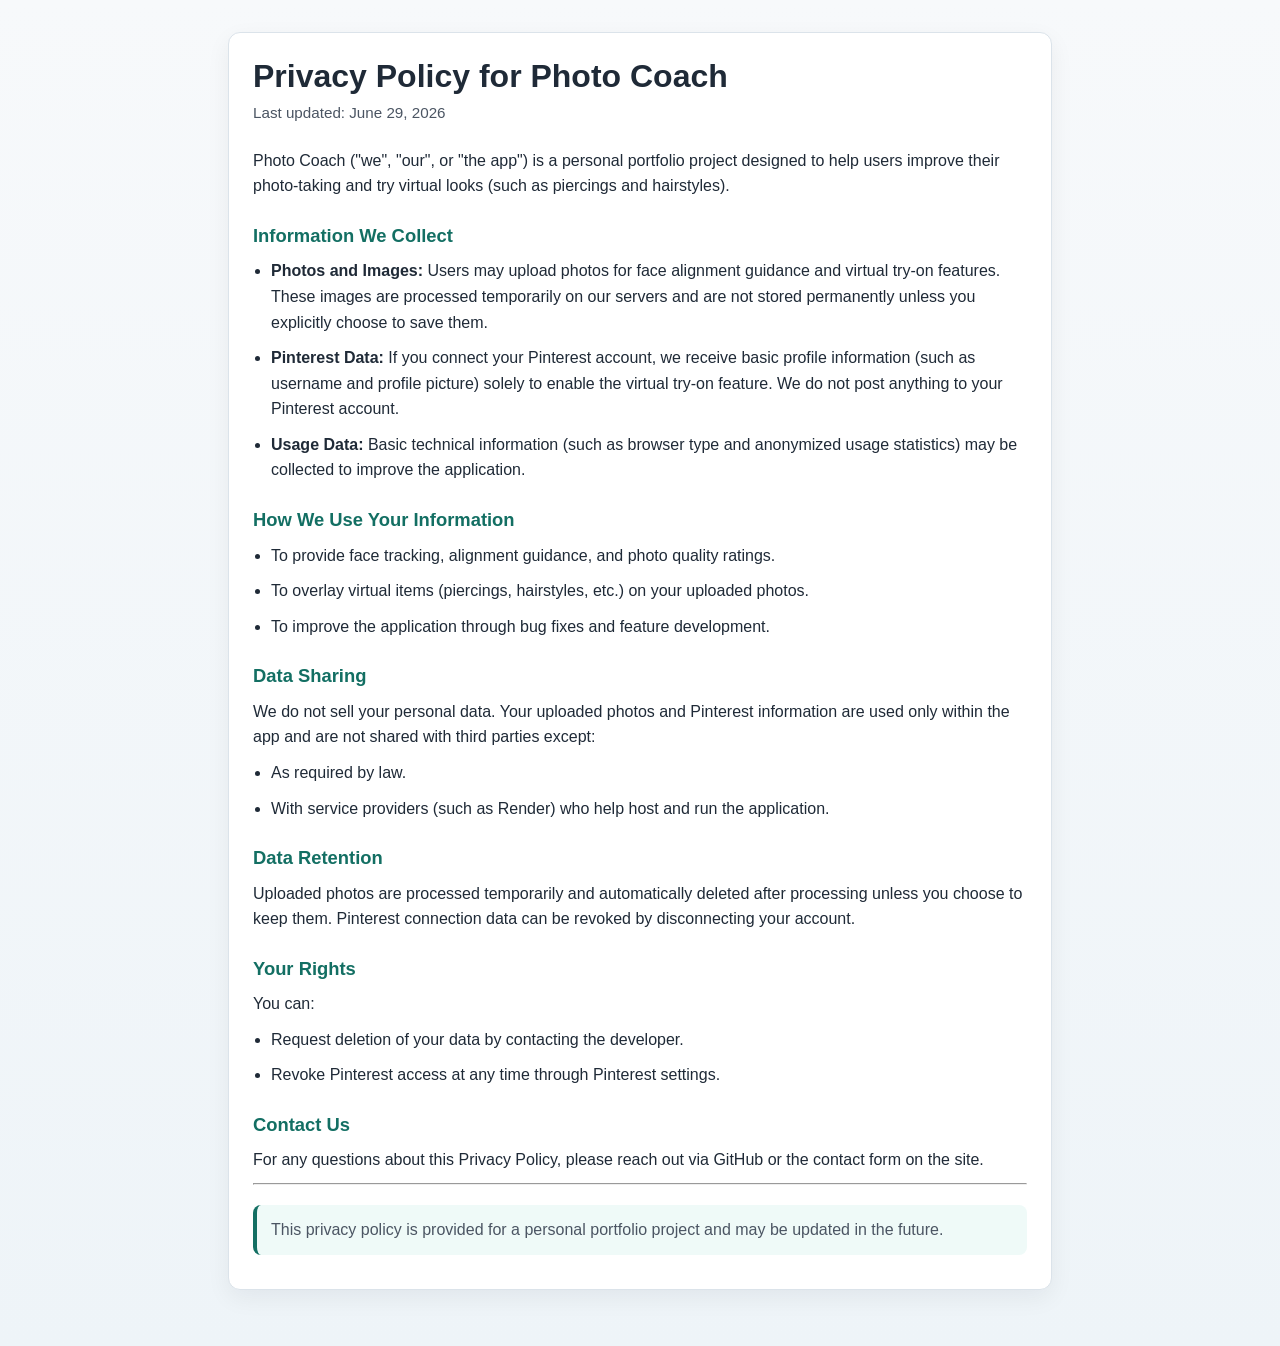
==== privacy-policy.html @ 50a18464 "Add files via upload" ====
<!doctype html>
<html lang="en">
<head>
  <meta charset="utf-8">
  <meta name="viewport" content="width=device-width, initial-scale=1">
  <title>Privacy Policy | Photo Coach</title>
  <style>
    :root {
      --bg: #f7f9fb;
      --text: #1f2a37;
      --muted: #4b5563;
      --card: #ffffff;
      --line: #dbe3ea;
      --accent: #136f63;
    }

    * {
      box-sizing: border-box;
    }

    body {
      margin: 0;
      font-family: "Segoe UI", Tahoma, Geneva, Verdana, sans-serif;
      background: linear-gradient(180deg, #f7f9fb 0%, #eef4f8 100%);
      color: var(--text);
      line-height: 1.6;
    }

    .wrap {
      max-width: 860px;
      margin: 0 auto;
      padding: 32px 18px 56px;
    }

    .card {
      background: var(--card);
      border: 1px solid var(--line);
      border-radius: 12px;
      padding: 24px;
      box-shadow: 0 8px 24px rgba(8, 20, 36, 0.06);
    }

    h1 {
      margin: 0 0 6px;
      font-size: clamp(1.6rem, 3vw, 2rem);
      line-height: 1.2;
    }

    .updated {
      margin: 0 0 22px;
      color: var(--muted);
      font-size: 0.95rem;
    }

    h2 {
      margin: 22px 0 8px;
      font-size: 1.15rem;
      color: var(--accent);
    }

    p,
    li {
      color: var(--text);
      margin: 0 0 10px;
    }

    ul {
      margin: 6px 0 10px 18px;
      padding: 0;
    }

    .note {
      margin-top: 20px;
      padding: 12px 14px;
      border-left: 4px solid var(--accent);
      background: #effaf8;
      border-radius: 8px;
      color: var(--muted);
    }

    a {
      color: var(--accent);
    }
  </style>
</head>
<body>
  <main class="wrap">
    <article class="card">
      <h1>Privacy Policy for Photo Coach</h1>
      <p class="updated">Last updated: June 29, 2026</p>

      <p>
        Photo Coach ("we", "our", or "the app") is a personal portfolio project designed to help users improve
        their photo-taking and try virtual looks (such as piercings and hairstyles).
      </p>

      <h2>Information We Collect</h2>
      <ul>
        <li>
          <strong>Photos and Images:</strong> Users may upload photos for face alignment guidance and virtual try-on
          features. These images are processed temporarily on our servers and are not stored permanently unless you
          explicitly choose to save them.
        </li>
        <li>
          <strong>Pinterest Data:</strong> If you connect your Pinterest account, we receive basic profile information
          (such as username and profile picture) solely to enable the virtual try-on feature. We do not post anything
          to your Pinterest account.
        </li>
        <li>
          <strong>Usage Data:</strong> Basic technical information (such as browser type and anonymized usage
          statistics) may be collected to improve the application.
        </li>
      </ul>

      <h2>How We Use Your Information</h2>
      <ul>
        <li>To provide face tracking, alignment guidance, and photo quality ratings.</li>
        <li>To overlay virtual items (piercings, hairstyles, etc.) on your uploaded photos.</li>
        <li>To improve the application through bug fixes and feature development.</li>
      </ul>

      <h2>Data Sharing</h2>
      <p>We do not sell your personal data. Your uploaded photos and Pinterest information are used only within the app and are not shared with third parties except:</p>
      <ul>
        <li>As required by law.</li>
        <li>With service providers (such as Render) who help host and run the application.</li>
      </ul>

      <h2>Data Retention</h2>
      <p>
        Uploaded photos are processed temporarily and automatically deleted after processing unless you choose to keep
        them. Pinterest connection data can be revoked by disconnecting your account.
      </p>

      <h2>Your Rights</h2>
      <p>You can:</p>
      <ul>
        <li>Request deletion of your data by contacting the developer.</li>
        <li>Revoke Pinterest access at any time through Pinterest settings.</li>
      </ul>

      <h2>Contact Us</h2>
      <p>
        For any questions about this Privacy Policy, please reach out via GitHub or the contact form on the site.
      </p>

      <hr>

      <p class="note">
        This privacy policy is provided for a personal portfolio project and may be updated in the future.
      </p>
    </article>
  </main>
</body>
</html>
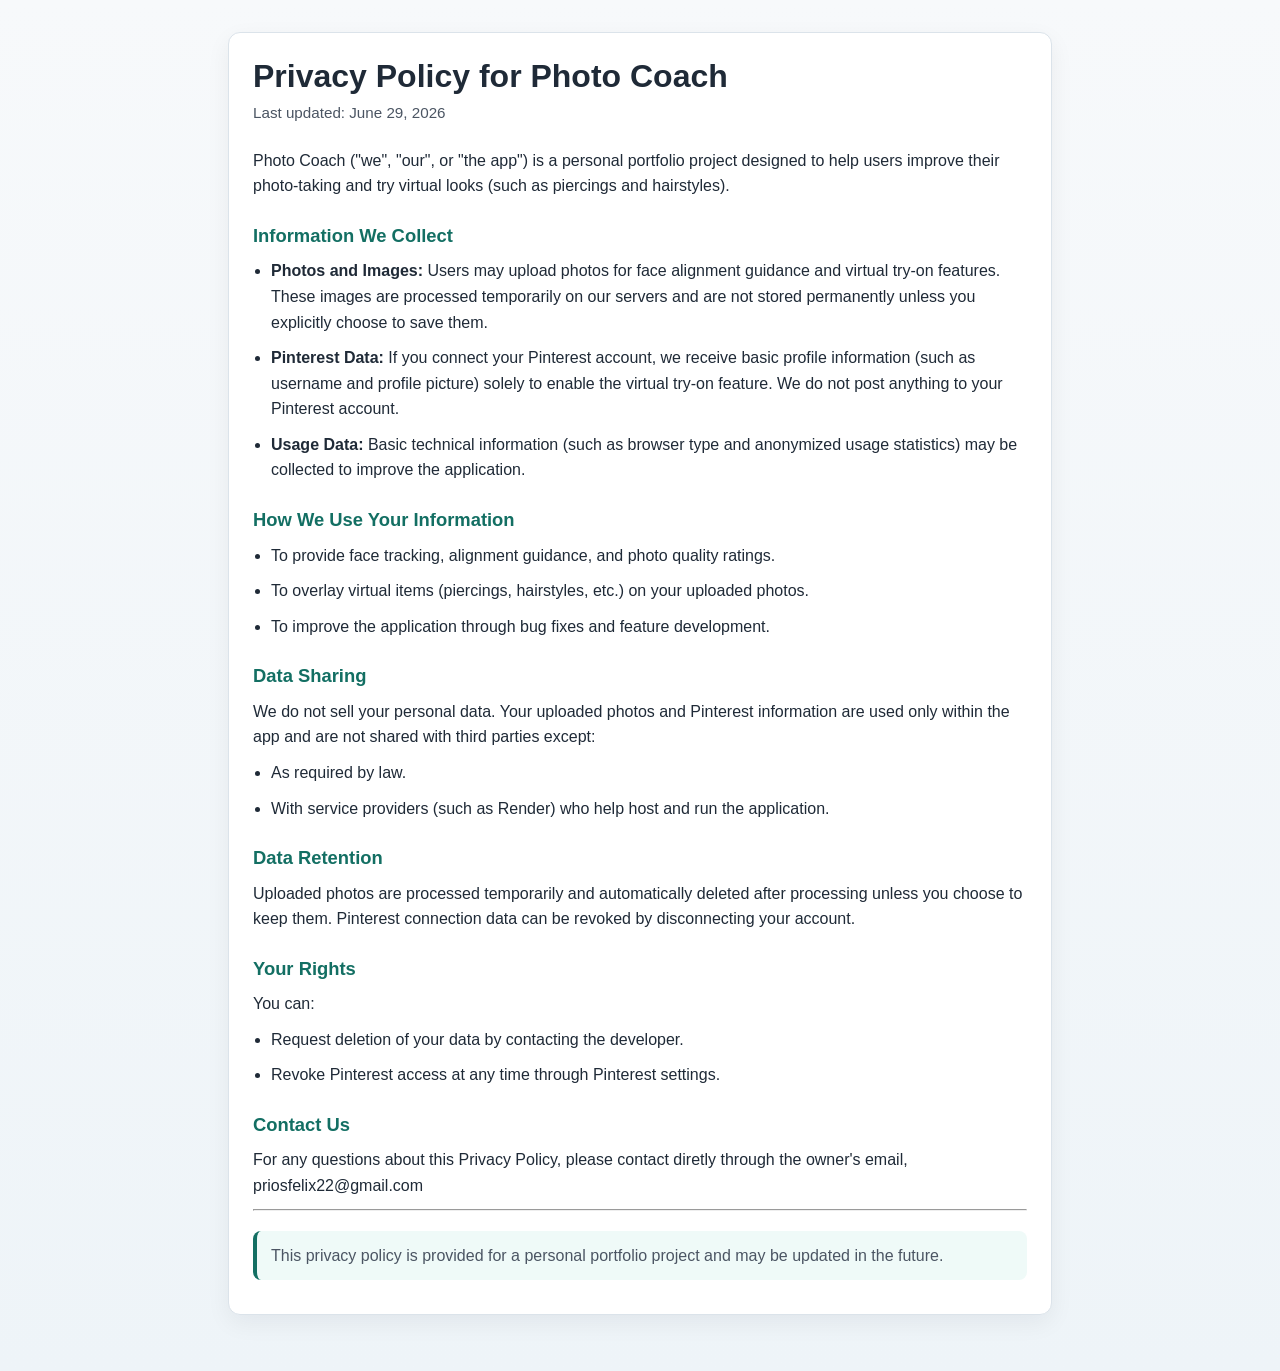
==== commit c3233fd5: "Modify contact email in privacy policy Updated contact information in the privacy policy." ====
--- a/privacy-policy.html
+++ b/privacy-policy.html
@@ -141,7 +141,7 @@
 
       <h2>Contact Us</h2>
       <p>
-        For any questions about this Privacy Policy, please reach out via GitHub or the contact form on the site.
+        For any questions about this Privacy Policy, please contact diretly through the owner's email, priosfelix22@gmail.com
       </p>
 
       <hr>
